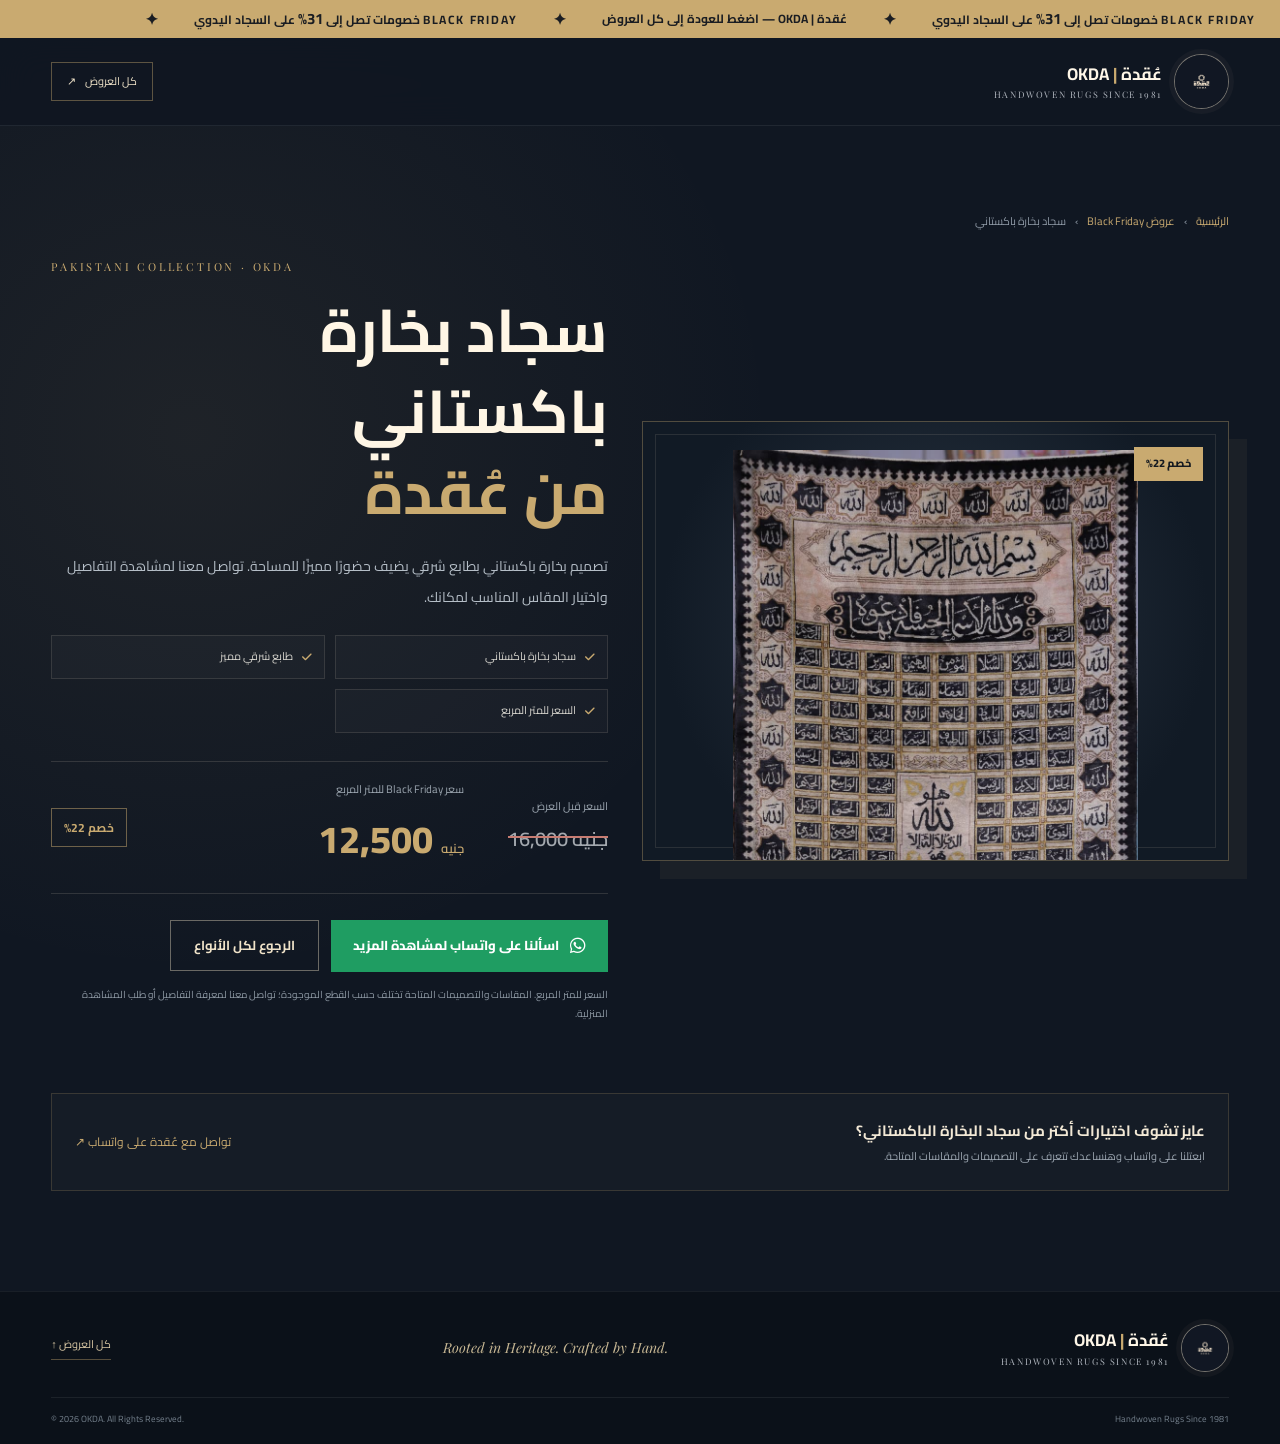
==== products/bukhara-pakistani.html @ 8026a588 "Add files via upload" ====
<!DOCTYPE html>
<html lang="ar" dir="rtl">
<head>
  <meta charset="UTF-8">
  <meta name="viewport" content="width=device-width, initial-scale=1.0">
  <meta name="theme-color" content="#121823">
  <title>سجاد بخارة باكستاني | عُقدة OKDA - سعر المتر وعروض Black Friday</title>
  <meta name="description" content="اكتشف سجاد بخارة باكستاني من عُقدة OKDA. سعر المتر المربع 12,500 جنيه بدلًا من 16,000 جنيه ضمن عروض Black Friday. تواصل معنا عبر واتساب لمعرفة المقاسات والتفاصيل.">
  <meta name="robots" content="index, follow">
  <link rel="canonical" href="https://alhassan2005.github.io/okda-website/products/bukhara-pakistani.html">
  <meta property="og:title" content="سجاد بخارة باكستاني | عُقدة OKDA - سعر المتر وعروض Black Friday">
  <meta property="og:description" content="اكتشف سجاد بخارة باكستاني من عُقدة OKDA. سعر المتر المربع 12,500 جنيه بدلًا من 16,000 جنيه ضمن عروض Black Friday. تواصل معنا عبر واتساب لمعرفة المقاسات والتفاصيل.">
  <meta property="og:type" content="product">
  <meta property="og:url" content="https://alhassan2005.github.io/okda-website/products/bukhara-pakistani.html">
  <meta property="og:image" content="https://alhassan2005.github.io/okda-website/images/image3.jpeg">
  <link rel="icon" href="../images/Logo.jpeg">
  <link rel="preconnect" href="https://fonts.googleapis.com">
  <link rel="preconnect" href="https://fonts.gstatic.com" crossorigin>
  <link href="https://fonts.googleapis.com/css2?family=Cairo:wght@400;500;600;700;800&family=Playfair+Display:wght@500;600;700&display=swap" rel="stylesheet">
  <link rel="stylesheet" href="https://cdnjs.cloudflare.com/ajax/libs/font-awesome/6.7.2/css/all.min.css">
  <link rel="stylesheet" href="../style.css">
</head>
<body class="product-page">
  <a class="sale-ribbon" href="../index.html#offers" aria-label="العودة إلى عروض بلاك فرايداي">
    <div class="sale-ribbon__track">
      <span><b>BLACK FRIDAY</b> خصومات تصل إلى <strong>31%</strong> على السجاد اليدوي</span><i>✦</i>
      <span>عُقدة | OKDA — اضغط للعودة إلى كل العروض</span><i>✦</i>
      <span><b>BLACK FRIDAY</b> خصومات تصل إلى <strong>31%</strong> على السجاد اليدوي</span><i>✦</i>
    </div>
  </a>
  <header class="site-header">
    <div class="container header-inner">
      <a href="../index.html" class="brand" aria-label="العودة إلى الصفحة الرئيسية">
        <span class="brand__logo"><img src="../images/Logo.jpeg" alt="شعار عُقدة OKDA"></span>
        <span class="brand__copy"><strong>عُقدة <em>|</em> OKDA</strong><small>HANDWOVEN RUGS SINCE 1981</small></span>
      </a>
      <div class="product-page-header-actions">
        <a class="product-back-link" href="../index.html#offers">كل العروض <span>↗</span></a>
      </div>
    </div>
  </header>

  <main>
    <section class="product-detail">
      <div class="container">
        <nav class="product-breadcrumb" aria-label="مسار الصفحة">
          <a href="../index.html">الرئيسية</a><span>›</span><a href="../index.html#offers">عروض Black Friday</a><span>›</span><span>سجاد بخارة باكستاني</span>
        </nav>
        <div class="product-detail-grid">
          <div class="product-detail-media">
            <span class="product-detail-badge">خصم 22%</span>
            <button type="button" class="product-image-trigger" aria-label="عرض صورة السجادة كاملة"><img src="../images/image3.jpeg" alt="سجادة بخارة باكستاني من مجموعة عُقدة" fetchpriority="high"></button>
          </div>
          <div class="product-detail-copy">
            <p class="section-kicker">PAKISTANI COLLECTION · OKDA</p>
            <h1>سجاد بخارة باكستاني<br><span>من عُقدة</span></h1>
            <p class="product-detail-description">تصميم بخارة باكستاني بطابع شرقي يضيف حضورًا مميزًا للمساحة. تواصل معنا لمشاهدة التفاصيل واختيار المقاس المناسب لمكانك.</p>
            <div class="product-detail-highlights">
              <div class="product-detail-highlight"><i class="fa-solid fa-check"></i><span>سجاد بخارة باكستاني</span></div>
              <div class="product-detail-highlight"><i class="fa-solid fa-check"></i><span>طابع شرقي مميز</span></div>
              <div class="product-detail-highlight"><i class="fa-solid fa-check"></i><span>السعر للمتر المربع</span></div>
            </div>
            <div class="product-detail-prices" aria-label="سعر المتر المربع">
              <div class="product-detail-old"><span>السعر قبل العرض</span><del>16,000 جنيه</del></div>
              <div class="product-detail-current"><span>سعر Black Friday للمتر المربع</span><strong>12,500 <small>جنيه</small></strong></div>
              <div class="product-detail-discount">خصم 22%</div>
            </div>
            <div class="product-detail-actions">
              <a class="product-whatsapp" href="https://wa.me/201222663171?text=%D8%A3%D8%B1%D9%8A%D8%AF%20%D9%85%D8%B9%D8%B1%D9%81%D8%A9%20%D8%AA%D9%81%D8%A7%D8%B5%D9%8A%D9%84%20%D8%B3%D8%AC%D8%A7%D8%AF%D8%A9%20%D8%A8%D8%AE%D8%A7%D8%B1%D8%A9%20%D8%A8%D8%A7%D9%83%D8%B3%D8%AA%D8%A7%D9%86%D9%8A%20%D9%85%D9%86%20%D8%B9%D9%8F%D9%82%D8%AF%D8%A9%20%D9%88%D8%A7%D9%84%D9%85%D9%82%D8%A7%D8%B3%D8%A7%D8%AA%20%D8%A7%D9%84%D9%85%D8%AA%D8%A7%D8%AD%D8%A9." target="_blank" rel="noopener noreferrer"><i class="fa-brands fa-whatsapp"></i> اسألنا على واتساب لمشاهدة المزيد</a>
              <a class="button button--ghost" href="../index.html#offers">الرجوع لكل الأنواع</a>
            </div>
            <p class="product-detail-footnote">السعر للمتر المربع. المقاسات والتصميمات المتاحة تختلف حسب القطع الموجودة؛ تواصل معنا لمعرفة التفاصيل أو طلب المشاهدة المنزلية.</p>
          </div>
        </div>
        <div class="product-more">
          <div><strong>عايز تشوف اختيارات أكتر من سجاد البخارة الباكستاني؟</strong><p>ابعتلنا على واتساب وهنساعدك تتعرف على التصميمات والمقاسات المتاحة.</p></div>
          <a href="https://wa.me/201222663171?text=%D8%A3%D8%B1%D9%8A%D8%AF%20%D9%85%D8%B9%D8%B1%D9%81%D8%A9%20%D8%AA%D9%81%D8%A7%D8%B5%D9%8A%D9%84%20%D8%B3%D8%AC%D8%A7%D8%AF%D8%A9%20%D8%A8%D8%AE%D8%A7%D8%B1%D8%A9%20%D8%A8%D8%A7%D9%83%D8%B3%D8%AA%D8%A7%D9%86%D9%8A%20%D9%85%D9%86%20%D8%B9%D9%8F%D9%82%D8%AF%D8%A9%20%D9%88%D8%A7%D9%84%D9%85%D9%82%D8%A7%D8%B3%D8%A7%D8%AA%20%D8%A7%D9%84%D9%85%D8%AA%D8%A7%D8%AD%D8%A9." target="_blank" rel="noopener noreferrer">تواصل مع عُقدة على واتساب ↗</a>
        </div>
      </div>
    </section>
  </main>
  <footer class="site-footer">
    <div class="container footer-top">
      <a href="../index.html" class="brand brand--footer"><span class="brand__logo"><img src="../images/Logo.jpeg" alt="شعار عُقدة"></span><span class="brand__copy"><strong>عُقدة <em>|</em> OKDA</strong><small>HANDWOVEN RUGS SINCE 1981</small></span></a>
      <p>Rooted in Heritage. Crafted by Hand.</p>
      <a href="../index.html#offers" class="back-top">كل العروض ↑</a>
    </div>
    <div class="container footer-bottom"><span>© 2026 OKDA. All Rights Reserved.</span><span>Handwoven Rugs Since 1981</span></div>
  </footer>
  <script src="../script.js"></script>
</body>
</html>
---- style.css ----
:root{--night:#101722;--night-2:#151f2b;--night-3:#1d2937;--cream:#f0e3c9;--cream-2:#dfc99e;--gold:#c9aa70;--ink:#151a20;--text:#eae8e1;--muted:#aab1b8;--line:rgba(240,227,201,.18);--container:1220px;--ease:cubic-bezier(.2,.75,.25,1)}
*{box-sizing:border-box;margin:0;padding:0}html{scroll-behavior:smooth;scroll-padding-top:100px}body{font-family:"Cairo",sans-serif;background:var(--night);color:var(--text);line-height:1.8;overflow-x:hidden}body.nav-open{overflow:hidden}a{color:inherit;text-decoration:none}button{font:inherit}img{display:block;max-width:100%}.container{width:min(92%,var(--container));margin-inline:auto}.section-pad{padding:112px 0}.scroll-progress{position:fixed;z-index:2000;top:0;right:0;height:3px;width:0;background:linear-gradient(90deg,var(--gold),#fff0c9);box-shadow:0 0 16px rgba(201,170,112,.7)}
/* Top sale ticker */
.sale-ribbon{height:38px;text-decoration:none;cursor:pointer;overflow:hidden;display:flex;align-items:center;background:var(--gold);color:#1a1d22;white-space:nowrap;position:relative;z-index:1100}.sale-ribbon__track{display:flex;align-items:center;gap:36px;min-width:max-content;animation:marquee 34s linear infinite;padding-inline:24px;font-size:12px;font-weight:700}.sale-ribbon__track b{letter-spacing:1.8px}.sale-ribbon__track strong{font-size:15px}.sale-ribbon__track i{font-style:normal;font-size:16px}@keyframes marquee{to{transform:translateX(-50%)}}
/* Header */
.site-header{height:88px;position:sticky;top:0;z-index:1050;background:rgba(16,23,34,.9);backdrop-filter:blur(18px);border-bottom:1px solid rgba(255,255,255,.07);transition:background .3s,height .3s}.site-header.is-scrolled{height:76px;background:rgba(16,23,34,.97)}.header-inner{height:100%;display:flex;align-items:center;justify-content:space-between;gap:26px}.brand{display:flex;align-items:center;gap:12px;flex-shrink:0}.brand__logo{width:55px;height:55px;border-radius:50%;overflow:hidden;border:1px solid rgba(240,227,201,.45);background:#101722;box-shadow:0 0 0 5px rgba(240,227,201,.035)}.brand__logo img{width:100%;height:100%;object-fit:contain}.brand__copy{display:flex;flex-direction:column;line-height:1.35}.brand__copy strong{font-size:17px;color:#fff7e8;font-weight:700}.brand__copy em{font-style:normal;color:var(--gold)}.brand__copy small{font:9px "Playfair Display",serif;letter-spacing:1.6px;direction:ltr;color:#aeb4bc;margin-top:3px}.main-nav{display:flex;align-items:center;gap:clamp(14px,2vw,29px)}.main-nav a{font-size:12px;color:#d0d2d4;position:relative;transition:color .25s}.main-nav a:after{content:"";position:absolute;right:0;bottom:-9px;width:0;height:1px;background:var(--gold);transition:width .25s}.main-nav a:hover{color:var(--cream)}.main-nav a:hover:after{width:100%}.header-cta{border:1px solid rgba(201,170,112,.6);padding:9px 16px;color:var(--cream);font-size:12px;transition:.3s;white-space:nowrap}.header-cta span{color:var(--gold);margin-right:8px}.header-cta:hover{background:var(--gold);color:#151a20}.header-cta:hover span{color:#151a20}.menu-toggle{display:none;border:1px solid var(--line);background:transparent;width:43px;height:43px;padding:10px;cursor:pointer}.menu-toggle span{height:1px;background:var(--cream);display:block;margin:5px 0;transition:.25s}
/* Hero */
.hero{min-height:690px;position:relative;overflow:hidden;display:flex;align-items:center;background:radial-gradient(ellipse at 72% 48%,rgba(128,105,67,.14),transparent 38%),linear-gradient(120deg,#101722 0%,#141e2a 58%,#101722 100%);padding:70px 0 84px}.hero:after{content:"";position:absolute;inset:0;pointer-events:none;opacity:.12;background-image:url("data:image/svg+xml,%3Csvg viewBox='0 0 180 180' xmlns='http://www.w3.org/2000/svg'%3E%3Cfilter id='n'%3E%3CfeTurbulence type='fractalNoise' baseFrequency='.85' numOctaves='3' stitchTiles='stitch'/%3E%3C/filter%3E%3Crect width='100%25' height='100%25' filter='url(%23n)' opacity='.2'/%3E%3C/svg%3E")}.hero-layout{display:grid;grid-template-columns:1.02fr .98fr;align-items:center;gap:64px;position:relative;z-index:2}.hero-copy{padding-block:30px}.eyebrow,.section-kicker{font:11px "Playfair Display",serif;letter-spacing:2.8px;color:var(--gold);direction:ltr}.eyebrow{display:flex;align-items:center;gap:12px}.eyebrow span{width:35px;height:1px;background:var(--gold)}.hero h1{font-size:clamp(48px,6.1vw,82px);line-height:1.25;font-weight:700;letter-spacing:-1.7px;color:#fff8e9;margin:23px 0}.hero h1 span{color:var(--gold)}.hero-lead{max-width:550px;color:#bbc1c8;font-size:16px;line-height:2.1}.hero-actions{display:flex;align-items:center;gap:14px;flex-wrap:wrap;margin-top:32px}.button{display:inline-flex;align-items:center;justify-content:center;gap:15px;padding:13px 23px;min-height:50px;font-size:13px;font-weight:700;transition:transform .3s,background .3s,border-color .3s}.button:hover{transform:translateY(-4px)}.button--gold{background:var(--gold);color:#171b20}.button--gold:hover{background:#e0c28c}.button--ghost{border:1px solid rgba(240,227,201,.4);color:var(--cream)}.button--ghost:hover{background:rgba(240,227,201,.08)}.hero-proof{display:flex;gap:32px;margin-top:55px}.hero-proof div{display:flex;flex-direction:column;padding-right:22px;border-right:1px solid var(--line)}.hero-proof div:first-child{border:0;padding-right:0}.hero-proof strong{font:22px "Playfair Display",serif;color:var(--cream)}.hero-proof span{color:#969faa;font-size:10px;margin-top:2px}.hero-art{position:relative;min-height:510px;display:grid;place-items:center;isolation:isolate}.hero-art__halo{position:absolute;width:min(92%,520px);aspect-ratio:1;border:1px solid rgba(201,170,112,.25);border-radius:50%;box-shadow:0 0 0 28px rgba(201,170,112,.025),0 0 0 58px rgba(201,170,112,.018);animation:halo 7s ease-in-out infinite}.hero-art__frame{position:relative;width:min(82%,440px);height:430px;padding:13px;border:1px solid rgba(201,170,112,.55);background:rgba(255,255,255,.025);box-shadow:0 30px 90px rgba(0,0,0,.42);transform:rotate(2deg);animation:float 7s ease-in-out infinite}.hero-art__frame:before{content:"";position:absolute;inset:6px;border:1px solid rgba(240,227,201,.12);pointer-events:none;z-index:2}.hero-art__main{width:100%;height:100%;object-fit:contain;background:#18202b}.hero-art__tag{position:absolute;bottom:41px;right:-5px;background:#e9dec9;color:#222831;padding:17px 22px 15px;display:flex;flex-direction:column;line-height:1.5;box-shadow:0 14px 35px #080d14}.hero-art__tag span{font:9px "Playfair Display",serif;letter-spacing:2px}.hero-art__tag strong{font:13px "Playfair Display",serif;letter-spacing:1px}.hero-art__tag small{font:8px "Playfair Display",serif;letter-spacing:1.4px;margin-top:6px}.hero-art__stamp{position:absolute;top:50px;left:4px;width:90px;height:90px;border:1px solid rgba(201,170,112,.55);border-radius:50%;display:flex;flex-direction:column;justify-content:center;align-items:center;color:var(--cream);background:rgba(16,23,34,.8);transform:rotate(-12deg)}.hero-art__stamp span{font:20px "Playfair Display",serif;letter-spacing:2px}.hero-art__stamp small{font:8px "Playfair Display",serif;letter-spacing:1px;color:var(--gold)}.hero-art__mini{position:absolute;width:112px;height:100px;padding:5px;background:#d9c9a7;border:1px solid rgba(255,255,255,.3);box-shadow:0 15px 35px rgba(0,0,0,.35);z-index:3}.hero-art__mini img{width:100%;height:100%;object-fit:contain;background:#17212e}.hero-art__mini--top{top:35px;right:0;transform:rotate(8deg);animation:float 6s ease-in-out infinite reverse}.hero-art__mini--bottom{bottom:20px;left:0;transform:rotate(-8deg);animation:float 8s ease-in-out infinite}.hero-orbit{position:absolute;border:1px solid rgba(201,170,112,.09);border-radius:50%;pointer-events:none}.hero-orbit--one{width:680px;height:680px;top:-340px;right:-260px}.hero-orbit--two{width:440px;height:440px;bottom:-300px;left:-160px}.scroll-cue{position:absolute;bottom:22px;left:50%;transform:translateX(-50%);display:flex;align-items:center;gap:11px;color:#9299a2;font-size:10px;z-index:3}.scroll-cue span{height:31px;width:18px;border:1px solid var(--gold);border-radius:20px;position:relative}.scroll-cue span:after{content:"";position:absolute;width:3px;height:6px;top:6px;left:6px;background:var(--gold);border-radius:5px;animation:scrollDot 1.5s infinite}@keyframes scrollDot{to{transform:translateY(10px);opacity:0}}@keyframes float{0%,100%{translate:0 0}50%{translate:0 -13px}}@keyframes halo{0%,100%{transform:scale(1);opacity:.75}50%{transform:scale(1.04);opacity:1}}
.craft-strip{height:58px;overflow:hidden;background:#202936;border-block:1px solid rgba(201,170,112,.18);display:flex;align-items:center}.craft-strip__track{display:flex;align-items:center;gap:34px;min-width:max-content;animation:marquee 44s linear infinite;color:#e3d2b2;font:11px "Playfair Display",serif;letter-spacing:2.2px}.craft-strip__track b{color:var(--gold);font-size:17px}
/* Story */
.story-section{background:#141e29}.story-grid{display:grid;grid-template-columns:1.02fr .98fr;align-items:center;gap:clamp(45px,7vw,105px)}.story-media{position:relative;padding:0 0 28px 28px}.story-slider{height:430px;aspect-ratio:16/10;position:relative;overflow:hidden;background:#0f1721;border:1px solid rgba(201,170,112,.34);box-shadow:20px 20px 0 rgba(201,170,112,.07)}.story-slider img{position:absolute;inset:0;width:100%;height:100%;object-fit:contain;opacity:0;transition:opacity 1s ease;background:#101722}.story-slider img.active{opacity:1}.story-media__caption{position:absolute;bottom:0;left:0;right:28px;background:rgba(12,18,27,.94);border:1px solid var(--line);padding:13px 18px;display:flex;align-items:center;justify-content:space-between}.story-media__caption span{font:10px "Playfair Display",serif;color:var(--gold);direction:ltr}.story-media__caption strong{font-size:13px;color:#f5ead5}.story-media__seal{position:absolute;top:20px;left:-14px;background:var(--gold);color:#171c22;width:76px;height:76px;border-radius:50%;display:flex;flex-direction:column;align-items:center;justify-content:center;font:19px "Playfair Display",serif;box-shadow:0 8px 28px rgba(0,0,0,.28);transform:rotate(-12deg)}.story-media__seal span{font-size:9px;letter-spacing:2px}.story-copy h2,.section-head h2,.offers-heading h2,.contact-copy h2{font-size:clamp(35px,4.1vw,56px);line-height:1.35;color:#fff6e5;margin:16px 0 25px}.story-copy h2 span,.section-head h2 span,.offers-heading h2 span,.contact-copy h2 span{color:var(--gold)}.story-copy>p:not(.section-kicker){color:#b4bbc2;font-size:14px;line-height:2.1;margin-bottom:17px}.story-signature{margin:27px 0 26px;display:flex;flex-direction:column;direction:ltr;text-align:right;color:var(--cream);font:italic 17px "Playfair Display",serif}.text-link{display:inline-flex;align-items:center;gap:13px;font-size:12px;color:var(--gold);border-bottom:1px solid rgba(201,170,112,.45);padding-bottom:8px}.text-link i{transition:transform .25s}.text-link:hover i{transform:translateX(-5px)}
/* Price cards */
.offers-section{position:relative;overflow:hidden;background:linear-gradient(135deg,#1a2430,#111923 65%);border-block:1px solid rgba(201,170,112,.16)}.offers-glow{position:absolute;top:-300px;left:-180px;width:650px;height:650px;border-radius:50%;background:radial-gradient(circle,rgba(201,170,112,.12),transparent 68%);pointer-events:none}.offers-container{position:relative;z-index:1}.offers-heading{max-width:680px;margin-bottom:48px}.offers-title-line{display:flex;align-items:center;gap:36px}.offers-heading h2{margin:15px 0 12px}.discount-seal{width:106px;height:106px;flex-shrink:0;border:1px solid var(--gold);border-radius:50%;display:flex;align-items:center;justify-content:center;gap:5px;transform:rotate(-10deg);background:rgba(201,170,112,.07)}.discount-seal strong{font:27px "Playfair Display",serif;color:var(--gold)}.discount-seal span{font-size:10px;line-height:1.3;color:#e7ddca}.offers-heading>p:not(.section-kicker){color:#b1bac3;font-size:13px;max-width:530px}.offer-note{display:inline-flex;align-items:center;gap:9px;color:var(--gold);font-size:11px;margin-top:18px}.price-grid{display:grid;grid-template-columns:repeat(4,1fr);gap:17px}.price-card{background:#101924;border:1px solid rgba(240,227,201,.12);transition:transform .35s,border-color .35s,box-shadow .35s;min-width:0}.price-card:hover{transform:translateY(-8px);border-color:rgba(201,170,112,.6);box-shadow:0 20px 45px rgba(0,0,0,.23)}.price-card--featured{border-color:rgba(201,170,112,.64);box-shadow:inset 0 0 0 1px rgba(201,170,112,.1)}.price-card__image{height:188px;position:relative;display:grid;place-items:center;background:#1a2531;padding:8px;overflow:hidden}.price-card__image img{width:100%;height:100%;object-fit:contain;transition:transform .6s}.price-card:hover .price-card__image img{transform:scale(1.045)}.price-card__image>span{position:absolute;top:10px;right:12px;font:10px "Playfair Display",serif;color:#f7e8c8;background:rgba(11,17,25,.7);border:1px solid rgba(240,227,201,.28);padding:3px 7px}.price-card__image>b{position:absolute;left:10px;top:10px;color:#15191e;background:var(--gold);padding:4px 8px;font-size:9px}.price-card__body{padding:17px 17px 19px}.price-card__type{font:9px "Playfair Display",serif;letter-spacing:1.4px;color:var(--gold);direction:ltr;text-align:right}.price-card h3{font-size:17px;color:#f6ecda;margin:4px 0 13px;min-height:30px}.price-card__price{display:flex;align-items:flex-end;justify-content:space-between;gap:10px;flex-wrap:wrap;border-top:1px solid rgba(255,255,255,.08);padding-top:12px}.price-card__old-price{display:flex;flex-direction:column;gap:1px;color:#8e9aa5;font-size:10px}.price-card__old-price del{font:600 15px "Cairo",sans-serif;color:#a3a8ae;text-decoration:line-through;text-decoration-color:#c77c72;text-decoration-thickness:2px;direction:ltr}.price-card__current-price{display:flex;flex-direction:column;align-items:flex-start;gap:1px}.price-card__current-price strong{font:700 25px "Cairo",sans-serif;color:var(--gold);direction:ltr}.price-card__current-price strong small{font-size:11px;font-weight:500}.price-card__current-price>span{font-size:10px;color:#9ba5b0}.price-card__fine{font-size:10px;color:#8e9aa5;margin-top:2px}.price-card__body>a{display:flex;align-items:center;justify-content:space-between;margin-top:15px;padding-top:11px;border-top:1px solid rgba(255,255,255,.08);font-size:11px;color:#e7dcc5}.price-card__body>a i{color:var(--gold);font-style:normal;transition:transform .25s}.price-card__body>a:hover i{transform:translateX(-5px)}.prices-disclaimer{margin-top:22px;color:#84909d;font-size:10px}
/* Experience */
.experience-section{background:#141e29}.section-head--center{display:block;text-align:center}.section-head--center>p{max-width:520px;margin:12px auto 0}.experience-grid{display:grid;grid-template-columns:repeat(3,1fr);gap:17px;margin-top:54px}.experience-card{position:relative;min-height:280px;padding:30px 27px;border:1px solid var(--line);background:linear-gradient(145deg,rgba(255,255,255,.035),rgba(255,255,255,.008));overflow:hidden;transition:transform .35s,border-color .35s}.experience-card:hover{transform:translateY(-7px);border-color:rgba(201,170,112,.6)}.experience-card__number{position:absolute;left:24px;top:18px;color:#677380;font:12px "Playfair Display",serif}.experience-card__icon{width:52px;height:52px;display:grid;place-items:center;border:1px solid rgba(201,170,112,.42);color:var(--gold);font-size:19px;margin-bottom:24px}.experience-card h3{font-size:18px;color:#f1e7d6;margin-bottom:8px}.experience-card p{font-size:12px;color:#aab4bf;line-height:2}.experience-card small{display:block;margin-top:20px;font:9px "Playfair Display",serif;letter-spacing:1.8px;color:var(--gold);direction:ltr;text-align:right}
/* Statement */
.statement-section{position:relative;overflow:hidden;padding:125px 0;text-align:center;background:radial-gradient(ellipse at 50% 100%,rgba(201,170,112,.14),transparent 58%),#101722}.statement-pattern{position:absolute;inset:0;opacity:.11;background-image:repeating-linear-gradient(45deg,transparent 0 28px,rgba(201,170,112,.22) 29px 30px),repeating-linear-gradient(-45deg,transparent 0 28px,rgba(201,170,112,.18) 29px 30px);mask-image:linear-gradient(to bottom,transparent,#000 35%,#000 70%,transparent)}.statement-content{position:relative}.statement-content h2{font-size:clamp(38px,6vw,72px);line-height:1.35;color:#f8efdf;margin:22px 0 32px}.statement-content h2 span{color:var(--gold)}
/* Contact */
.contact-section{background:#141e29}.contact-panel{display:grid;grid-template-columns:1fr .85fr;gap:85px;align-items:center;padding:65px clamp(25px,6vw,75px);border:1px solid rgba(201,170,112,.3);background:linear-gradient(120deg,rgba(201,170,112,.045),transparent 65%);position:relative}.contact-panel:before{content:"OKDA";position:absolute;left:25px;bottom:0;font:clamp(60px,10vw,130px) "Playfair Display",serif;letter-spacing:8px;color:rgba(240,227,201,.025);pointer-events:none}.contact-copy h2{margin-bottom:16px}.contact-copy>p:not(.section-kicker){color:#aeb7c0;font-size:13px;max-width:470px}.contact-promise{display:flex;align-items:center;gap:10px;margin-top:24px;color:var(--gold);font-size:11px}.contact-links{display:flex;flex-direction:column;gap:11px;position:relative;z-index:1}.contact-link{display:grid;grid-template-columns:48px 1fr 25px;align-items:center;gap:14px;padding:13px 15px;border:1px solid rgba(240,227,201,.15);background:rgba(9,15,23,.22);transition:background .3s,border .3s,transform .3s}.contact-link:hover{background:rgba(201,170,112,.1);border-color:rgba(201,170,112,.52);transform:translateX(-5px)}.contact-link__icon{width:43px;height:43px;border:1px solid rgba(201,170,112,.4);display:grid;place-items:center;color:var(--gold);font-size:19px}.contact-link>span:nth-child(2){display:flex;flex-direction:column}.contact-link small{font-size:10px;color:#98a3ae}.contact-link strong{font:16px "Playfair Display",serif;color:#f3e8d4;direction:ltr;text-align:right}.contact-link>i{font-size:13px;color:var(--gold)}
/* Footer */
.site-footer{background:#0b1119;border-top:1px solid rgba(255,255,255,.06);padding:32px 0 17px}.footer-top{display:flex;align-items:center;justify-content:space-between;gap:25px;padding-bottom:25px}.brand--footer .brand__logo{width:48px;height:48px}.footer-top>p{font:italic 14px "Playfair Display",serif;color:#c8b894;direction:ltr}.back-top{font-size:11px;color:#d8c7a4;border-bottom:1px solid rgba(201,170,112,.4);padding-bottom:4px}.footer-bottom{border-top:1px solid rgba(255,255,255,.07);padding-top:13px;display:flex;justify-content:space-between;color:#737f8b;font-size:9px;direction:ltr}
/* Reveal and hover motion */
.reveal{opacity:0;transform:translateY(28px);transition:opacity .8s var(--ease),transform .8s var(--ease)}.reveal.is-visible{opacity:1;transform:translateY(0)}.reveal-delay{transition-delay:.14s}
@media(max-width:1100px){.main-nav{gap:13px}.main-nav a{font-size:11px}.header-cta{display:none}.hero-layout{gap:25px}.price-grid{grid-template-columns:repeat(3,1fr)}.hero-art{min-height:460px}.hero-art__frame{height:385px}}
@media(max-width:850px){.section-pad{padding:85px 0}.menu-toggle{display:block}.main-nav{position:fixed;top:126px;right:4%;left:4%;display:none;flex-direction:column;align-items:stretch;gap:0;padding:10px 22px;background:rgba(12,19,29,.98);border:1px solid var(--line);box-shadow:0 20px 50px rgba(0,0,0,.4)}.main-nav.is-open{display:flex}.main-nav a{padding:13px 3px;font-size:13px;border-bottom:1px solid rgba(255,255,255,.06)}.main-nav a:last-child{border:0}.menu-toggle.is-open span:first-child{transform:translateY(6px) rotate(45deg)}.menu-toggle.is-open span:nth-child(2){opacity:0}.menu-toggle.is-open span:last-child{transform:translateY(-6px) rotate(-45deg)}.hero{padding:55px 0 80px}.hero-layout{grid-template-columns:1fr;gap:35px}.hero-copy{max-width:680px}.hero-art{min-height:450px}.hero-art__frame{width:min(70%,430px);height:390px}.story-grid{grid-template-columns:1fr;gap:58px}.story-media{max-width:680px;width:100%;margin:auto}.story-copy{max-width:720px}.price-grid{grid-template-columns:repeat(2,1fr)}.contact-panel{grid-template-columns:1fr;gap:40px}.contact-panel:before{font-size:90px}}
@media(max-width:560px){.sale-ribbon{height:34px}.sale-ribbon__track{font-size:10px;gap:22px}.site-header{height:74px}.site-header.is-scrolled{height:68px}.brand__logo{width:45px;height:45px}.brand__copy strong{font-size:14px}.brand__copy small{font-size:7px}.main-nav{top:108px}.hero{min-height:auto;padding:58px 0 68px}.hero h1{font-size:clamp(38px,11vw,54px);letter-spacing:-.8px}.hero-lead{font-size:13px}.hero-proof{gap:13px;margin-top:38px}.hero-proof div{padding-right:12px}.hero-proof strong{font-size:17px}.hero-proof span{font-size:9px}.hero-art{min-height:350px}.hero-art__frame{width:72%;height:310px;padding:8px}.hero-art__halo{width:90%}.hero-art__mini{width:75px;height:70px;padding:3px}.hero-art__mini--top{top:23px}.hero-art__mini--bottom{bottom:10px}.hero-art__tag{bottom:22px;right:-5px;padding:10px 13px}.hero-art__tag strong{font-size:10px}.hero-art__stamp{width:65px;height:65px;top:18px}.hero-art__stamp span{font-size:15px}.hero-art__stamp small{font-size:7px}.scroll-cue{bottom:12px}.craft-strip{height:48px}.story-slider{height:auto;aspect-ratio:16/10}.story-media__caption{right:28px;padding:10px 12px}.story-media__caption strong{font-size:11px}.story-media__seal{width:61px;height:61px;font-size:15px;left:-7px}.story-copy h2,.section-head h2,.offers-heading h2,.contact-copy h2{font-size:36px}.section-head{display:block;margin-bottom:32px}.section-head>p{margin-top:12px}.offers-title-line{gap:16px}.discount-seal{width:83px;height:83px}.discount-seal strong{font-size:22px}.discount-seal span{font-size:8px}.price-grid{grid-template-columns:1fr;gap:14px}.price-card{display:grid;grid-template-columns:40% 60%;align-items:stretch}.price-card__image{height:auto;min-height:175px}.price-card__body{padding:13px 12px}.price-card h3{font-size:15px;min-height:0;margin:3px 0 9px}.price-card__current-price strong{font-size:20px}.price-card__current-price>span{font-size:9px}.price-card__old-price del{font-size:13px}.price-card__fine{font-size:9px}.price-card__body>a{font-size:10px;margin-top:10px;padding-top:8px}.experience-grid{grid-template-columns:1fr;gap:12px;margin-top:35px}.experience-card{min-height:235px;padding:24px}.statement-section{padding:85px 0}.statement-content h2{font-size:39px}.contact-panel{padding:36px 20px;gap:30px}.contact-link{grid-template-columns:42px 1fr 20px;padding:11px}.contact-link__icon{width:38px;height:38px}.footer-top{flex-wrap:wrap}.footer-top>p{width:100%;order:3}.footer-bottom{gap:12px;flex-wrap:wrap}}
@media(prefers-reduced-motion:reduce){*,*:before,*:after{scroll-behavior:auto!important;animation-duration:.01ms!important;animation-iteration-count:1!important;transition-duration:.01ms!important}.reveal{opacity:1;transform:none}}

.sale-ribbon:focus-visible{outline:3px solid #fff;outline-offset:3px}.sale-ribbon:hover .sale-ribbon__track{animation-play-state:paused}


/* Product detail pages */
.price-card{display:block;color:inherit;text-decoration:none}
.price-card__detail{display:flex;align-items:center;justify-content:space-between;margin-top:15px;padding-top:11px;border-top:1px solid rgba(255,255,255,.08);font-size:11px;color:#e7dcc5}
.price-card__detail i{color:var(--gold);font-style:normal;transition:transform .25s}
.price-card:hover .price-card__detail i{transform:translateX(-5px)}
.price-card:focus-visible{outline:2px solid var(--gold);outline-offset:4px}
.product-page{min-height:100vh;background:radial-gradient(ellipse at 15% 30%,rgba(201,170,112,.08),transparent 38%),var(--night)}
.product-page .site-header{position:sticky}
.product-page-header-actions{display:flex;align-items:center;gap:12px}
.product-back-link{display:inline-flex;align-items:center;gap:9px;padding:9px 15px;border:1px solid rgba(201,170,112,.42);color:var(--cream);font-size:11px;transition:background .25s,border-color .25s}
.product-back-link:hover{background:rgba(201,170,112,.1);border-color:var(--gold)}
.product-detail{padding:clamp(42px,7vw,86px) 0 100px}
.product-breadcrumb{display:flex;align-items:center;gap:9px;color:#8f9aa6;font-size:11px;margin-bottom:27px}
.product-breadcrumb a{color:var(--gold)}
.product-detail-grid{display:grid;grid-template-columns:minmax(0,1fr) minmax(0,1fr);gap:clamp(28px,5vw,76px);align-items:center}
.product-detail-media{position:relative;min-height:440px;aspect-ratio:4/3;display:grid;place-items:center;padding:clamp(14px,2.2vw,28px);background:radial-gradient(circle at 50% 45%,#2a3542,#111a25 72%);border:1px solid rgba(201,170,112,.35);box-shadow:18px 18px 0 rgba(201,170,112,.06);overflow:hidden}
.product-detail-media:before{content:"";position:absolute;inset:12px;border:1px solid rgba(240,227,201,.11);pointer-events:none}
.product-detail-media img{position:relative;width:100%;height:100%;max-height:620px;object-fit:contain;object-position:center;filter:saturate(.96);transition:transform .7s ease}
.product-detail-media:hover img{transform:scale(1.025)}
.product-detail-badge{position:absolute;top:25px;right:25px;z-index:2;background:var(--gold);color:#151a20;padding:7px 12px;font-size:11px;font-weight:800}
.product-detail-copy .section-kicker{margin-bottom:16px}
.product-detail-copy h1{font-size:clamp(36px,5vw,60px);line-height:1.35;color:#fff6e5;margin-bottom:18px}
.product-detail-copy h1 span{color:var(--gold)}
.product-detail-description{max-width:620px;color:#b5bec7;font-size:14px;line-height:2.2;margin-bottom:23px}
.product-detail-highlights{display:grid;grid-template-columns:repeat(2,minmax(0,1fr));gap:10px;margin:22px 0 28px}
.product-detail-highlight{display:flex;align-items:center;gap:9px;padding:11px 12px;border:1px solid rgba(240,227,201,.12);background:rgba(255,255,255,.025);color:#d7d5ce;font-size:11px}
.product-detail-highlight i{color:var(--gold)}
.product-detail-prices{display:flex;align-items:stretch;gap:14px;flex-wrap:wrap;padding:18px 0;border-block:1px solid rgba(240,227,201,.14);margin:24px 0 22px}
.product-detail-old,.product-detail-current{display:flex;flex-direction:column;justify-content:center;gap:3px;min-width:130px}
.product-detail-old span,.product-detail-current span{font-size:11px;color:#9ba5af}
.product-detail-old del{font:600 20px "Cairo",sans-serif;color:#a3a8ae;text-decoration-color:#c77c72;text-decoration-thickness:2px;direction:ltr;text-align:right}
.product-detail-current strong{font:800 clamp(28px,3vw,38px) "Cairo",sans-serif;color:var(--gold);direction:ltr;text-align:right}
.product-detail-current strong small{font-size:13px;font-weight:600}
.product-detail-discount{align-self:center;margin-right:auto;border:1px solid rgba(201,170,112,.5);padding:8px 12px;color:var(--gold);font-size:12px;font-weight:700}
.product-detail-actions{display:flex;align-items:center;gap:12px;flex-wrap:wrap;margin-top:26px}
.product-whatsapp{display:inline-flex;align-items:center;justify-content:center;gap:11px;min-height:52px;padding:13px 22px;background:#1f9d62;color:#fff;font-size:13px;font-weight:800;transition:transform .25s,background .25s}
.product-whatsapp:hover{transform:translateY(-3px);background:#168553}
.product-whatsapp i{font-size:18px}
.product-detail-footnote{margin-top:13px;color:#8e99a4;font-size:10px;line-height:1.9}
.product-more{margin-top:70px;padding:23px;border:1px solid rgba(201,170,112,.2);background:rgba(255,255,255,.02);display:flex;align-items:center;justify-content:space-between;gap:18px}
.product-more strong{display:block;color:#f2e8d5;font-size:15px}
.product-more p{color:#9da7b2;font-size:11px;margin-top:3px}
.product-more a{color:var(--gold);font-size:12px;white-space:nowrap}
@media(max-width:850px){.product-detail-grid{grid-template-columns:1fr}.product-detail-media{min-height:0;aspect-ratio:4/3;max-height:560px}.product-detail-copy{max-width:760px}.product-more{align-items:flex-start;flex-direction:column}}
@media(max-width:560px){.product-detail{padding:35px 0 65px}.product-detail-media{padding:10px;aspect-ratio:1/1;box-shadow:9px 9px 0 rgba(201,170,112,.06)}.product-detail-media:before{inset:7px}.product-detail-badge{top:17px;right:17px}.product-detail-copy h1{font-size:37px}.product-detail-description{font-size:13px}.product-detail-highlights{grid-template-columns:1fr 1fr;gap:7px}.product-detail-highlight{font-size:10px;padding:9px 8px}.product-detail-prices{gap:12px}.product-detail-old,.product-detail-current{min-width:calc(50% - 8px)}.product-detail-old del{font-size:18px}.product-detail-current strong{font-size:28px}.product-detail-discount{margin-right:0}.product-detail-actions{display:grid;grid-template-columns:1fr}.product-detail-actions .button{width:100%}}

/* Keep the linked offer cards in the same two-column layout on small screens. */
@media(max-width:560px){.price-card{display:grid}}


/* Full-size rug image viewer on product detail pages */
.product-detail-media .product-image-trigger {
  position: relative;
  z-index: 1;
  display: grid;
  place-items: center;
  width: 100%;
  height: 100%;
  max-height: 620px;
  padding: 0;
  border: 0;
  background: transparent;
  cursor: zoom-in;
}
.product-detail-media .product-image-trigger img {
  width: 100%;
  height: 100%;
  max-height: 620px;
  object-fit: contain;
  object-position: center;
}
.product-detail-media .product-image-trigger:focus-visible {
  outline: 2px solid var(--gold);
  outline-offset: 5px;
}
.product-image-viewer {
  position: fixed;
  inset: 0;
  z-index: 9999;
  display: grid;
  place-items: center;
  padding: 24px;
  background: rgba(5, 9, 14, .94);
  backdrop-filter: blur(8px);
}
.product-image-viewer[hidden] { display: none; }
.product-image-viewer__image {
  display: block;
  width: auto;
  height: auto;
  max-width: 96vw;
  max-height: 90vh;
  object-fit: contain;
  box-shadow: 0 20px 80px rgba(0, 0, 0, .55);
}
.product-image-viewer__close {
  position: absolute;
  top: max(16px, env(safe-area-inset-top));
  left: max(16px, env(safe-area-inset-left));
  display: grid;
  place-items: center;
  width: 44px;
  height: 44px;
  border: 1px solid rgba(255,255,255,.45);
  border-radius: 50%;
  background: rgba(18, 24, 35, .9);
  color: #fff;
  font-size: 28px;
  line-height: 1;
  cursor: pointer;
}
.product-image-viewer__hint {
  position: absolute;
  right: 50%;
  bottom: max(14px, env(safe-area-inset-bottom));
  transform: translateX(50%);
  color: rgba(255,255,255,.7);
  font-size: 11px;
  text-align: center;
}
@media (max-width: 560px) {
  .product-image-viewer { padding: 12px; }
  .product-image-viewer__image { max-width: 96vw; max-height: 84vh; }
}
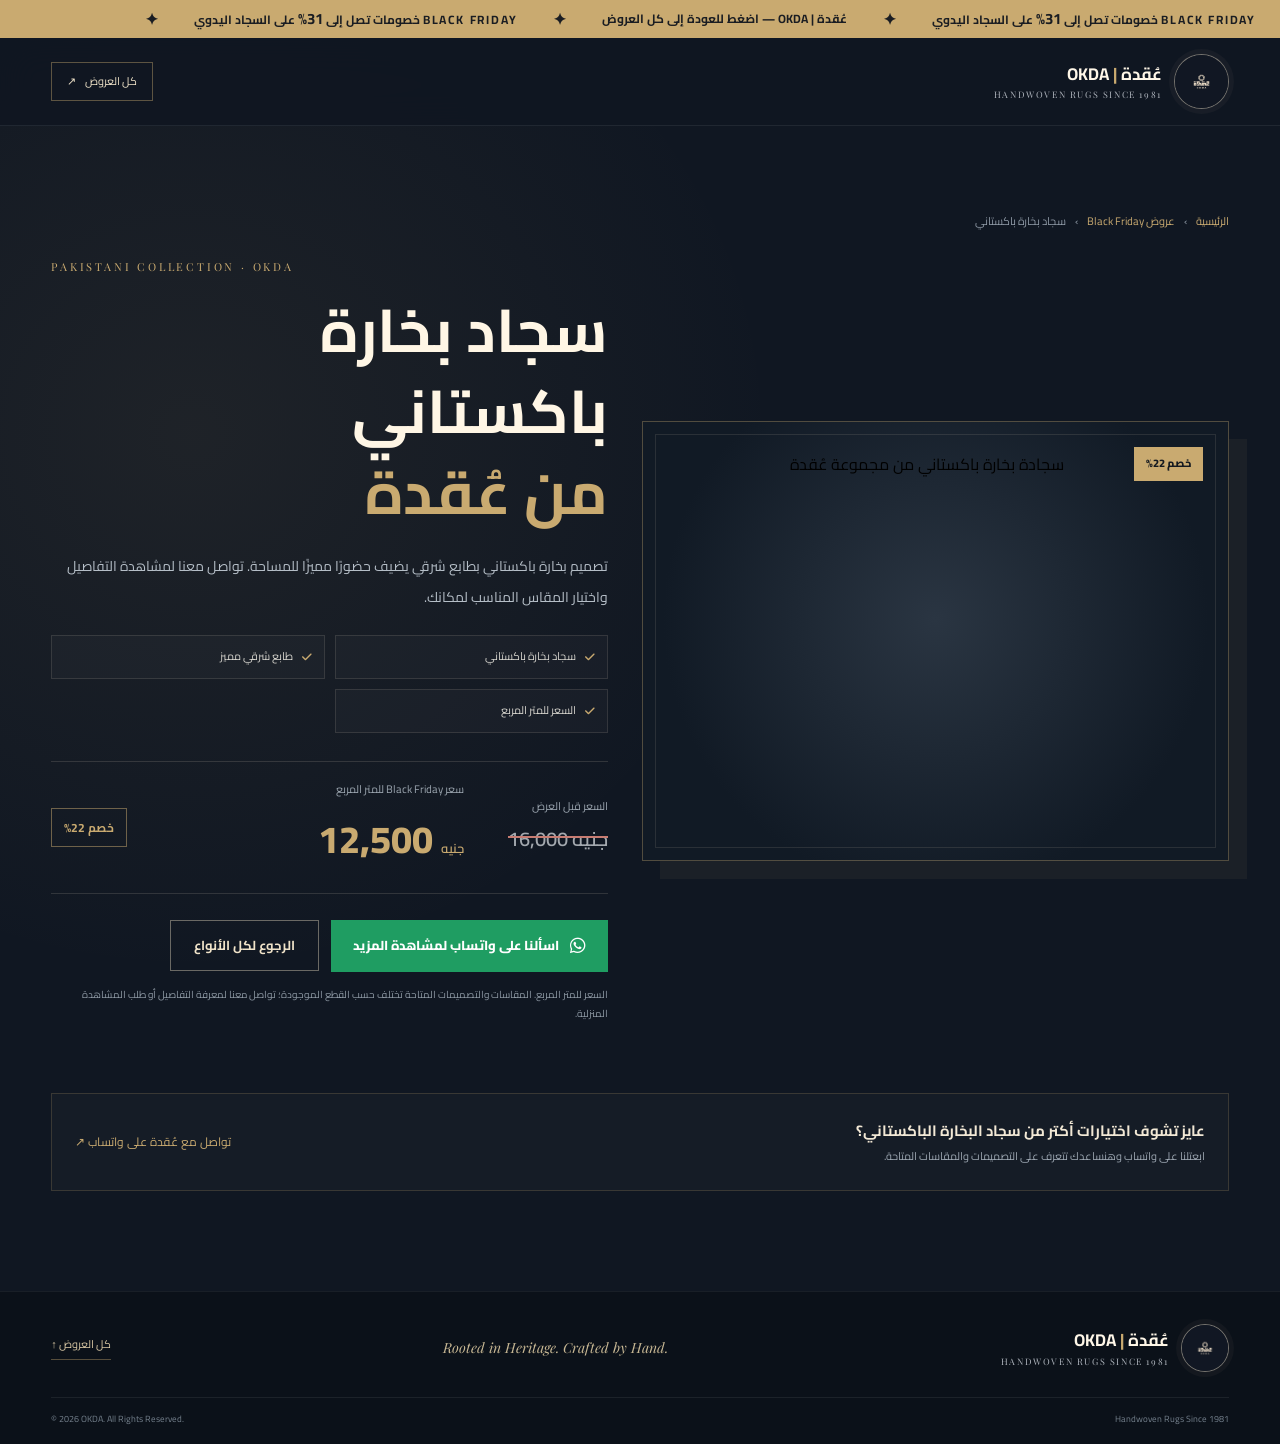
==== commit 06c07aec: "Update product image source for Bukhara Pakistani rug" ====
--- a/products/bukhara-pakistani.html
+++ b/products/bukhara-pakistani.html
@@ -49,7 +49,7 @@
         <div class="product-detail-grid">
           <div class="product-detail-media">
             <span class="product-detail-badge">خصم 22%</span>
-            <button type="button" class="product-image-trigger" aria-label="عرض صورة السجادة كاملة"><img src="../images/image3.jpeg" alt="سجادة بخارة باكستاني من مجموعة عُقدة" fetchpriority="high"></button>
+            <button type="button" class="product-image-trigger" aria-label="عرض صورة السجادة كاملة"><img src="../images/bukhara" alt="سجادة بخارة باكستاني من مجموعة عُقدة" fetchpriority="high"></button>
           </div>
           <div class="product-detail-copy">
             <p class="section-kicker">PAKISTANI COLLECTION · OKDA</p>
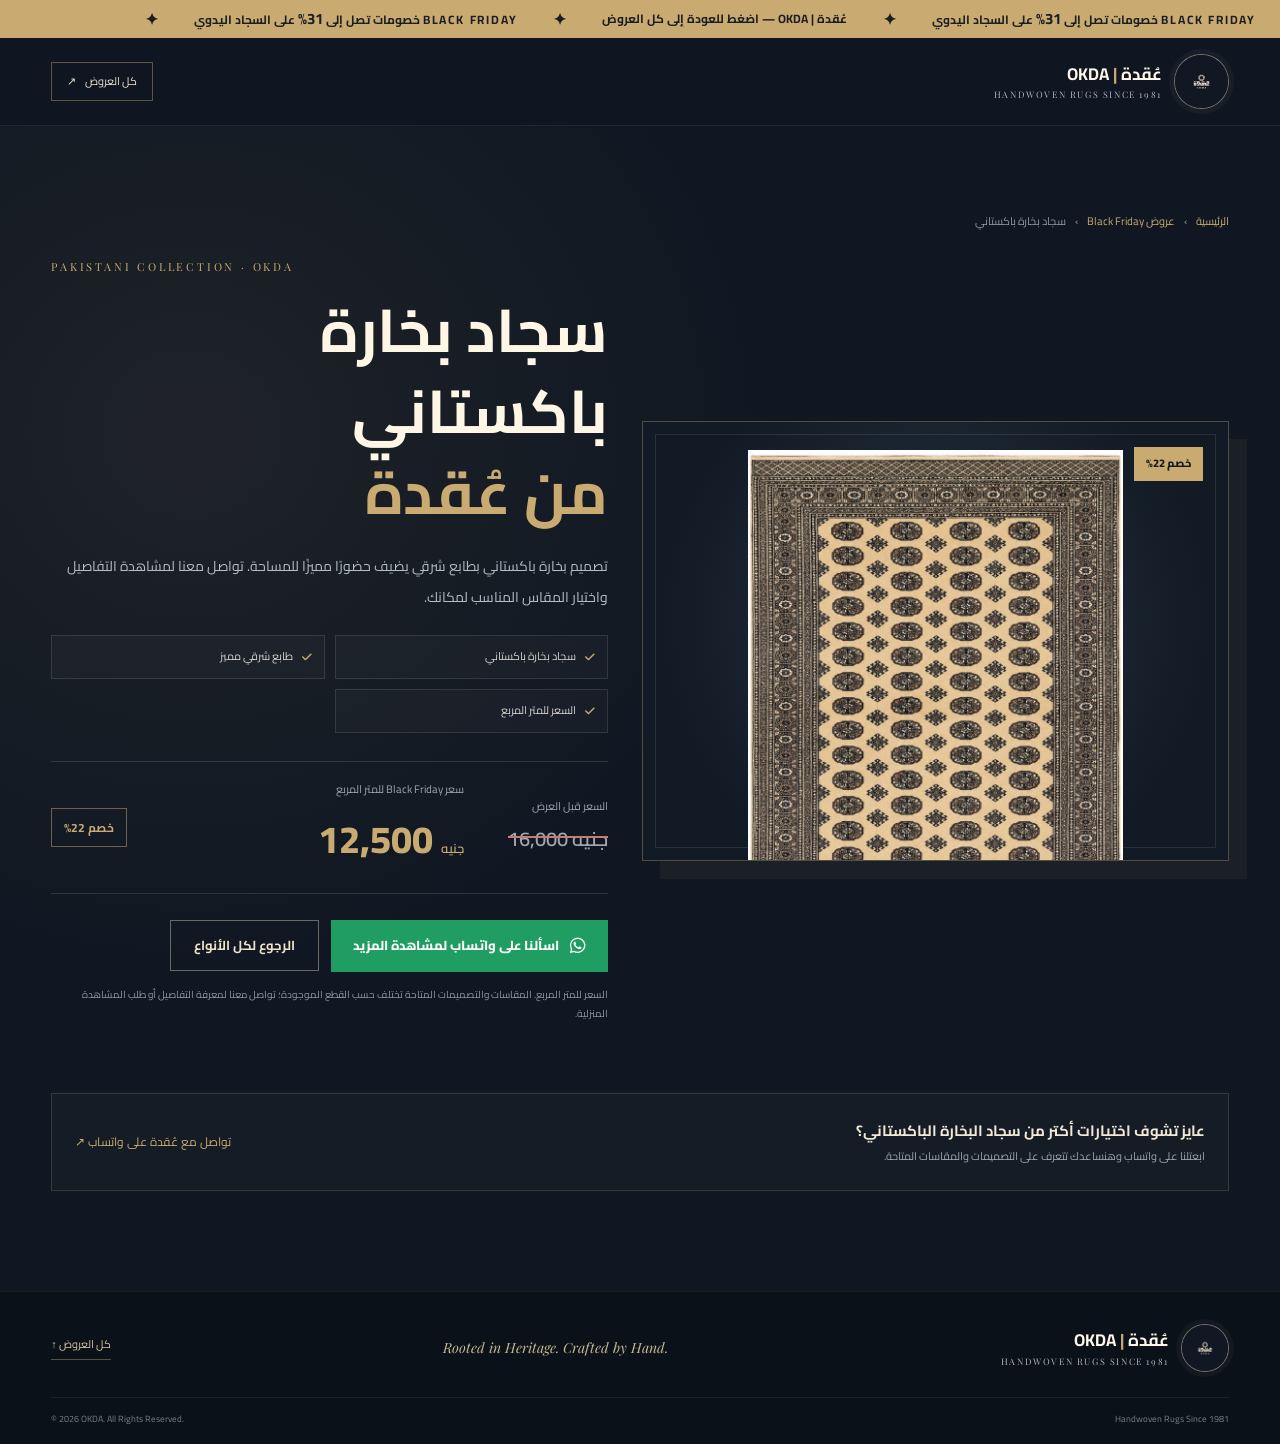
==== commit 4b07f8b4: "Update product image and metadata for Bukhara" ====
--- a/products/bukhara-pakistani.html
+++ b/products/bukhara-pakistani.html
@@ -12,7 +12,7 @@
   <meta property="og:description" content="اكتشف سجاد بخارة باكستاني من عُقدة OKDA. سعر المتر المربع 12,500 جنيه بدلًا من 16,000 جنيه ضمن عروض Black Friday. تواصل معنا عبر واتساب لمعرفة المقاسات والتفاصيل.">
   <meta property="og:type" content="product">
   <meta property="og:url" content="https://alhassan2005.github.io/okda-website/products/bukhara-pakistani.html">
-  <meta property="og:image" content="https://alhassan2005.github.io/okda-website/images/image3.jpeg">
+  <meta property="og:image" content="https://alhassan2005.github.io/okda-website/images/bukhara.jpeg">
   <link rel="icon" href="../images/Logo.jpeg">
   <link rel="preconnect" href="https://fonts.googleapis.com">
   <link rel="preconnect" href="https://fonts.gstatic.com" crossorigin>
@@ -49,7 +49,7 @@
         <div class="product-detail-grid">
           <div class="product-detail-media">
             <span class="product-detail-badge">خصم 22%</span>
-            <button type="button" class="product-image-trigger" aria-label="عرض صورة السجادة كاملة"><img src="../images/bukhara" alt="سجادة بخارة باكستاني من مجموعة عُقدة" fetchpriority="high"></button>
+            <button type="button" class="product-image-trigger" aria-label="عرض صورة السجادة كاملة"><img src="../images/bukhara.jpeg" alt="سجادة بخارة باكستاني من مجموعة عُقدة" fetchpriority="high"></button>
           </div>
           <div class="product-detail-copy">
             <p class="section-kicker">PAKISTANI COLLECTION · OKDA</p>
